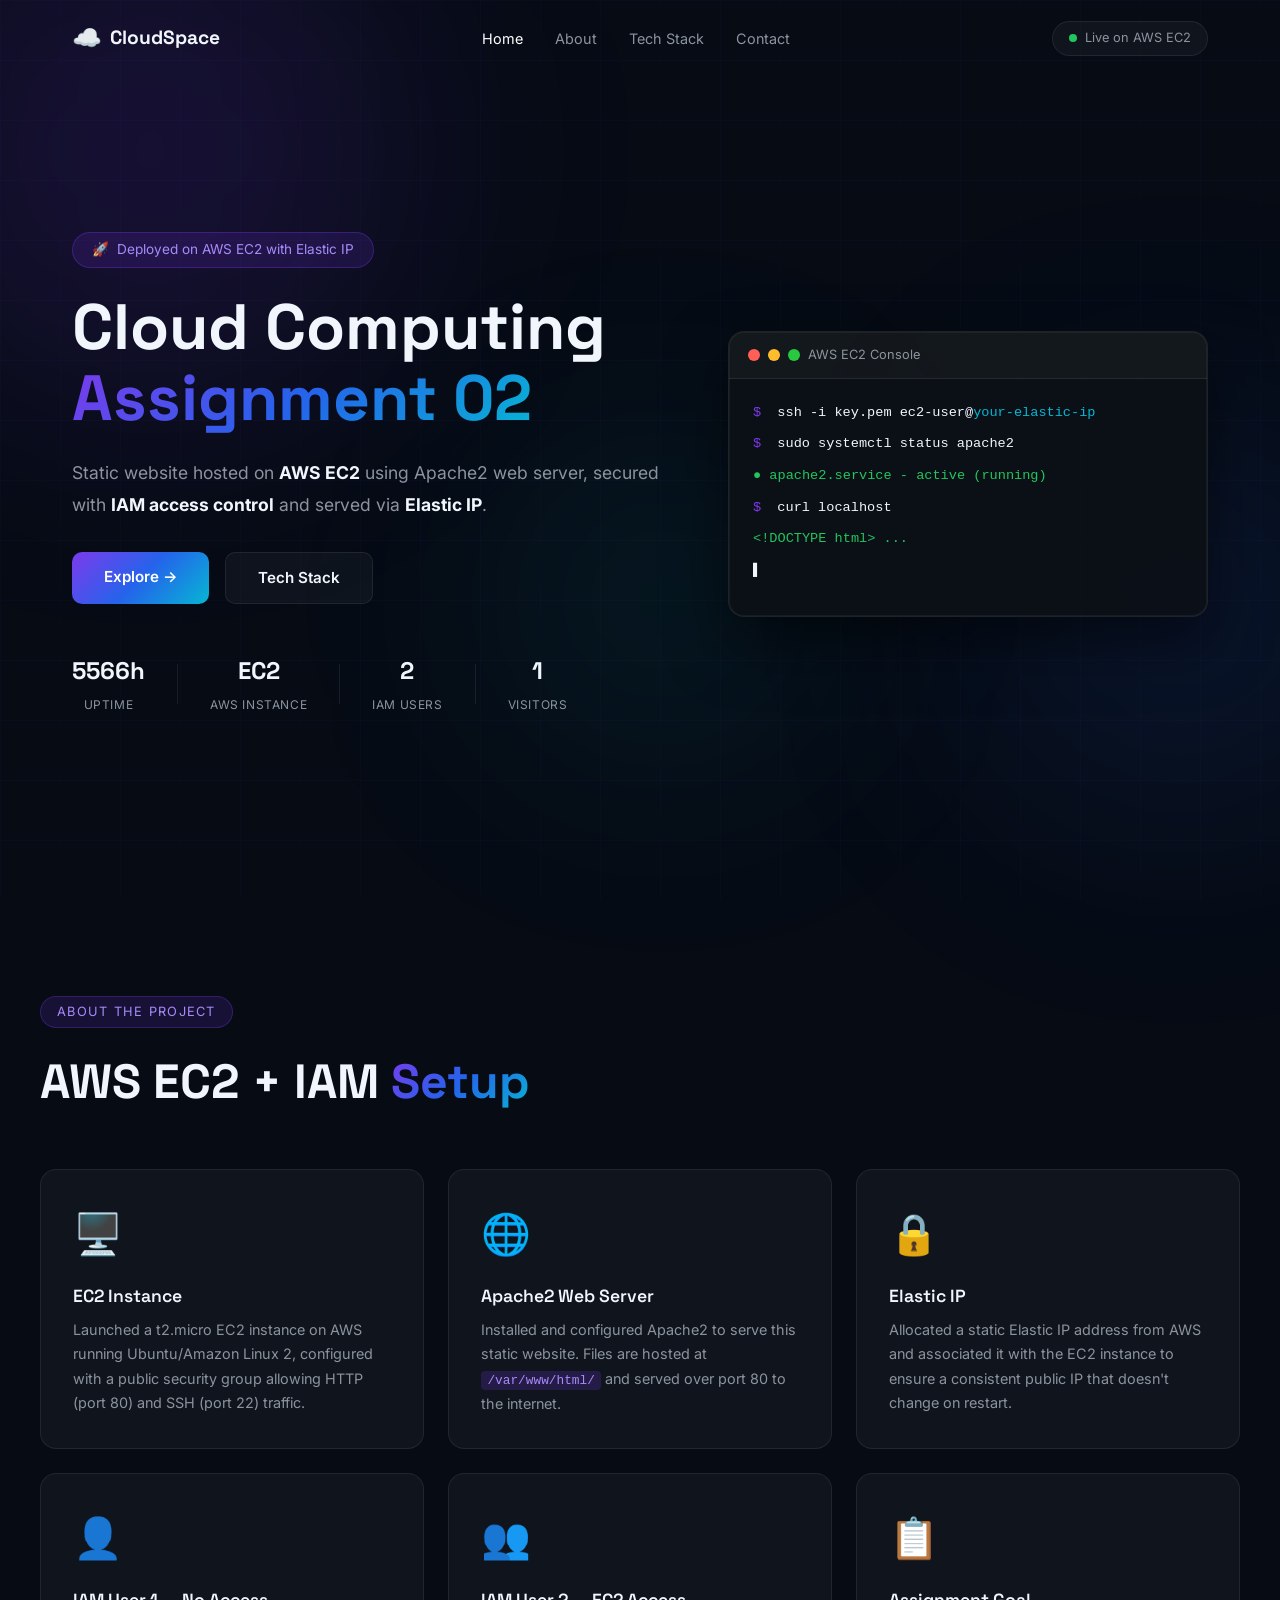
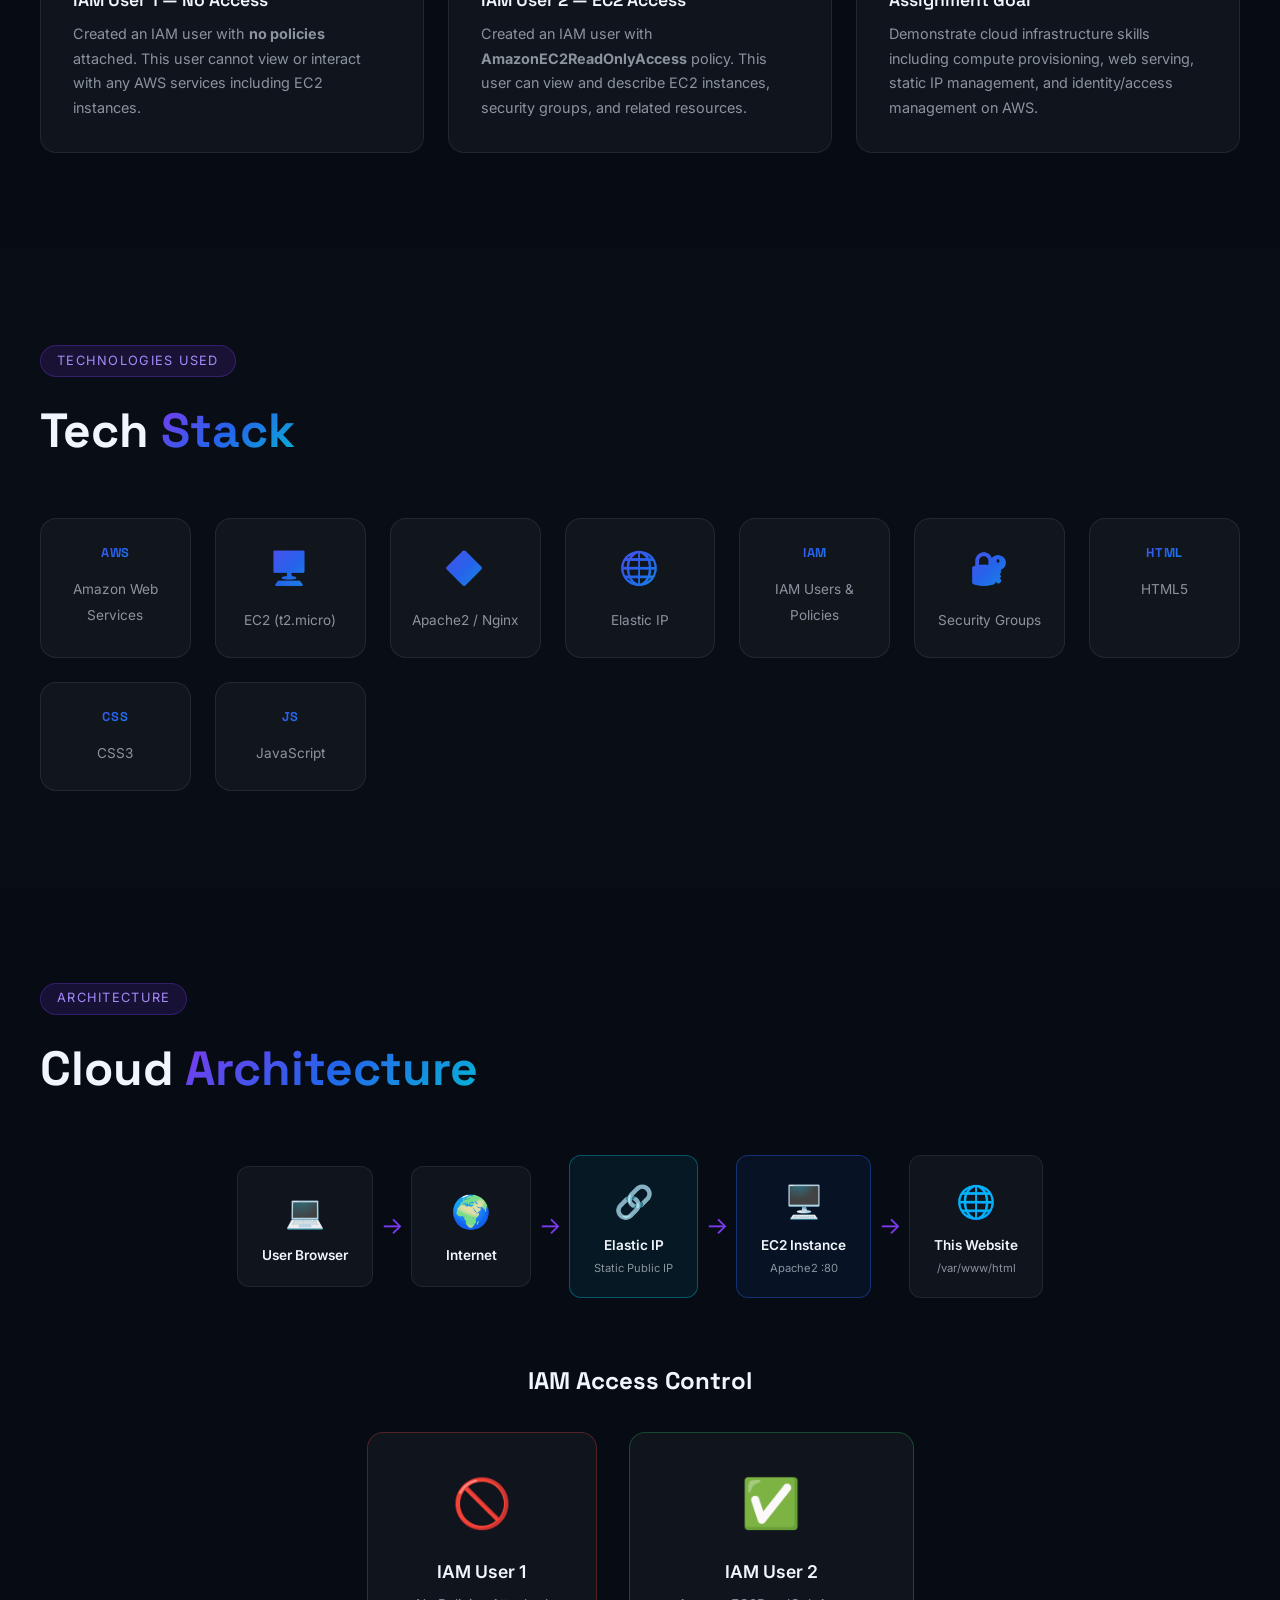
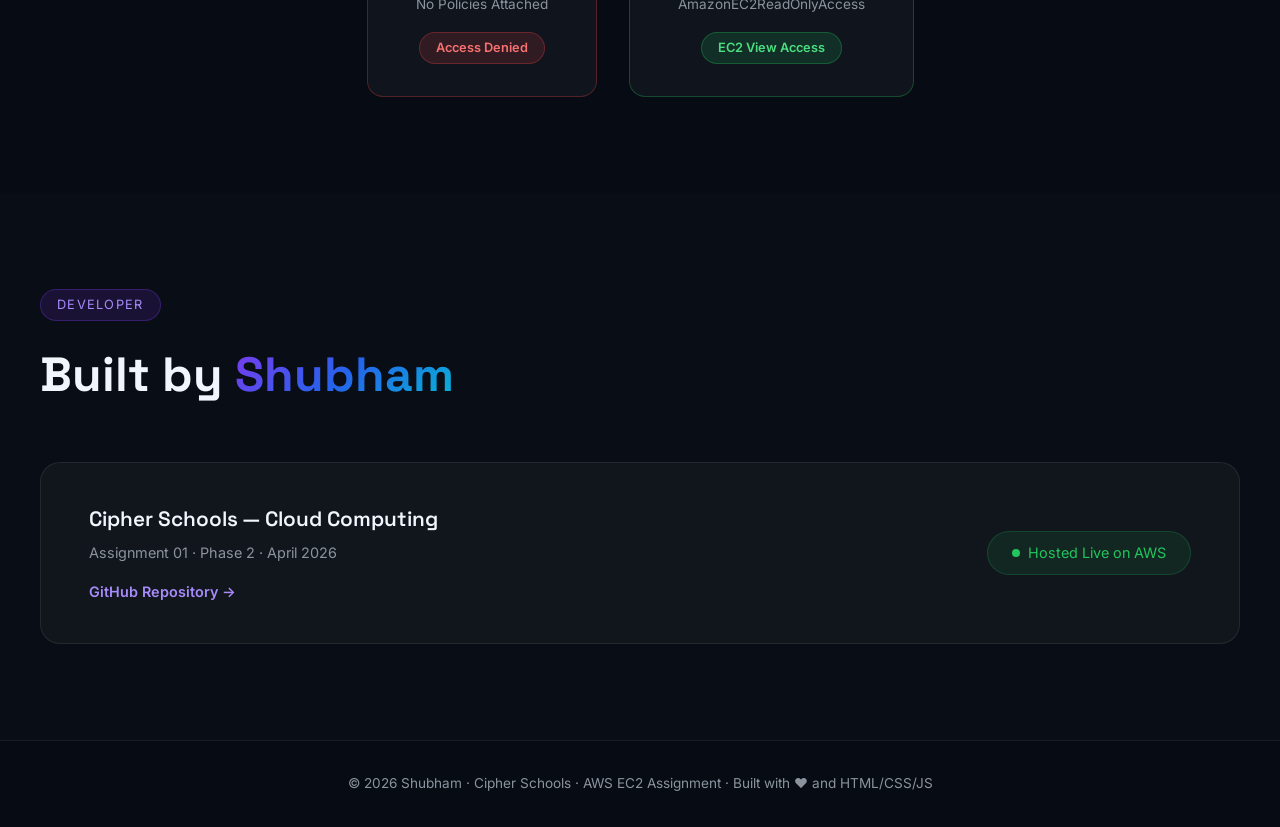
==== assignment2/index.html @ b7ae60bd "Organize assignments into folders" ====
<!DOCTYPE html>
<html lang="en">
<head>
  <meta charset="UTF-8" />
  <meta name="viewport" content="width=device-width, initial-scale=1.0" />
  <meta name="description" content="Cloud Computing Assignment - AWS EC2 Static Website hosted by Shubham" />
  <title>CloudSpace | AWS EC2 Hosted</title>
  <link rel="preconnect" href="https://fonts.googleapis.com" />
  <link rel="preconnect" href="https://fonts.gstatic.com" crossorigin />
  <link href="https://fonts.googleapis.com/css2?family=Inter:wght@300;400;500;600;700;800&family=Space+Grotesk:wght@400;500;600;700&display=swap" rel="stylesheet" />
  <link rel="stylesheet" href="style.css" />
</head>
<body>
  <!-- Animated background -->
  <div class="bg-grid"></div>
  <div class="orb orb-1"></div>
  <div class="orb orb-2"></div>
  <div class="orb orb-3"></div>

  <!-- Navigation -->
  <nav id="navbar">
    <div class="nav-container">
      <div class="nav-logo">
        <span class="logo-icon">☁️</span>
        <span class="logo-text">CloudSpace</span>
      </div>
      <ul class="nav-links">
        <li><a href="#hero">Home</a></li>
        <li><a href="#about">About</a></li>
        <li><a href="#tech">Tech Stack</a></li>
        <li><a href="#contact">Contact</a></li>
      </ul>
      <div class="nav-badge">
        <span class="pulse-dot"></span>
        Live on AWS EC2
      </div>
    </div>
  </nav>

  <!-- Hero Section -->
  <section id="hero" class="hero">
    <div class="hero-content">
      <div class="hero-badge">
        <span>🚀</span> Deployed on AWS EC2 with Elastic IP
      </div>
      <h1 class="hero-title">
        Cloud Computing
        <span class="gradient-text">Assignment 02</span>
      </h1>
      <p class="hero-subtitle">
        Static website hosted on <strong>AWS EC2</strong> using Apache2 web server,
        secured with <strong>IAM access control</strong> and served via <strong>Elastic IP</strong>.
      </p>
      <div class="hero-buttons">
        <a href="#about" class="btn btn-primary">Explore →</a>
        <a href="#tech" class="btn btn-secondary">Tech Stack</a>
      </div>
      <div class="hero-stats">
        <div class="stat">
          <span class="stat-value" id="uptime">99.9%</span>
          <span class="stat-label">Uptime</span>
        </div>
        <div class="stat-divider"></div>
        <div class="stat">
          <span class="stat-value">EC2</span>
          <span class="stat-label">AWS Instance</span>
        </div>
        <div class="stat-divider"></div>
        <div class="stat">
          <span class="stat-value">2</span>
          <span class="stat-label">IAM Users</span>
        </div>
        <div class="stat-divider"></div>
        <div class="stat">
          <span class="stat-value" id="visitor-count">1</span>
          <span class="stat-label">Visitors</span>
        </div>
      </div>
    </div>
    <div class="hero-visual">
      <div class="cloud-card">
        <div class="cloud-card-header">
          <div class="dot red"></div>
          <div class="dot yellow"></div>
          <div class="dot green"></div>
          <span>AWS EC2 Console</span>
        </div>
        <div class="cloud-card-body">
          <div class="terminal-line"><span class="prompt">$</span> ssh -i key.pem ec2-user@<span class="highlight" id="ip-display">your-elastic-ip</span></div>
          <div class="terminal-line"><span class="prompt">$</span> sudo systemctl status apache2</div>
          <div class="terminal-line success">● apache2.service - active (running)</div>
          <div class="terminal-line"><span class="prompt">$</span> curl localhost</div>
          <div class="terminal-line success">&lt;!DOCTYPE html&gt; ...</div>
          <div class="terminal-line blink">▌</div>
        </div>
      </div>
    </div>
  </section>

  <!-- About Section -->
  <section id="about" class="section">
    <div class="container">
      <div class="section-tag">About the Project</div>
      <h2 class="section-title">AWS EC2 + IAM <span class="gradient-text">Setup</span></h2>
      <div class="cards-grid">
        <div class="card" data-delay="0">
          <div class="card-icon">🖥️</div>
          <h3>EC2 Instance</h3>
          <p>Launched a t2.micro EC2 instance on AWS running Ubuntu/Amazon Linux 2, configured with a public security group allowing HTTP (port 80) and SSH (port 22) traffic.</p>
        </div>
        <div class="card" data-delay="100">
          <div class="card-icon">🌐</div>
          <h3>Apache2 Web Server</h3>
          <p>Installed and configured Apache2 to serve this static website. Files are hosted at <code>/var/www/html/</code> and served over port 80 to the internet.</p>
        </div>
        <div class="card" data-delay="200">
          <div class="card-icon">🔒</div>
          <h3>Elastic IP</h3>
          <p>Allocated a static Elastic IP address from AWS and associated it with the EC2 instance to ensure a consistent public IP that doesn't change on restart.</p>
        </div>
        <div class="card" data-delay="300">
          <div class="card-icon">👤</div>
          <h3>IAM User 1 — No Access</h3>
          <p>Created an IAM user with <strong>no policies</strong> attached. This user cannot view or interact with any AWS services including EC2 instances.</p>
        </div>
        <div class="card" data-delay="400">
          <div class="card-icon">👥</div>
          <h3>IAM User 2 — EC2 Access</h3>
          <p>Created an IAM user with <strong>AmazonEC2ReadOnlyAccess</strong> policy. This user can view and describe EC2 instances, security groups, and related resources.</p>
        </div>
        <div class="card" data-delay="500">
          <div class="card-icon">📋</div>
          <h3>Assignment Goal</h3>
          <p>Demonstrate cloud infrastructure skills including compute provisioning, web serving, static IP management, and identity/access management on AWS.</p>
        </div>
      </div>
    </div>
  </section>

  <!-- Tech Stack Section -->
  <section id="tech" class="section section-dark">
    <div class="container">
      <div class="section-tag">Technologies Used</div>
      <h2 class="section-title">Tech <span class="gradient-text">Stack</span></h2>
      <div class="tech-grid">
        <div class="tech-item">
          <div class="tech-logo">AWS</div>
          <span>Amazon Web Services</span>
        </div>
        <div class="tech-item">
          <div class="tech-logo" style="font-size:2rem;">🖥️</div>
          <span>EC2 (t2.micro)</span>
        </div>
        <div class="tech-item">
          <div class="tech-logo" style="font-size:2rem;">🔶</div>
          <span>Apache2 / Nginx</span>
        </div>
        <div class="tech-item">
          <div class="tech-logo" style="font-size:2rem;">🌐</div>
          <span>Elastic IP</span>
        </div>
        <div class="tech-item">
          <div class="tech-logo">IAM</div>
          <span>IAM Users & Policies</span>
        </div>
        <div class="tech-item">
          <div class="tech-logo" style="font-size:2rem;">🔐</div>
          <span>Security Groups</span>
        </div>
        <div class="tech-item">
          <div class="tech-logo">HTML</div>
          <span>HTML5</span>
        </div>
        <div class="tech-item">
          <div class="tech-logo">CSS</div>
          <span>CSS3</span>
        </div>
        <div class="tech-item">
          <div class="tech-logo">JS</div>
          <span>JavaScript</span>
        </div>
      </div>
    </div>
  </section>

  <!-- Architecture Diagram Section -->
  <section id="arch" class="section">
    <div class="container">
      <div class="section-tag">Architecture</div>
      <h2 class="section-title">Cloud <span class="gradient-text">Architecture</span></h2>
      <div class="arch-diagram">
        <div class="arch-box client">
          <div class="arch-icon">💻</div>
          <div class="arch-label">User Browser</div>
        </div>
        <div class="arch-arrow">→</div>
        <div class="arch-box internet">
          <div class="arch-icon">🌍</div>
          <div class="arch-label">Internet</div>
        </div>
        <div class="arch-arrow">→</div>
        <div class="arch-box elastic-ip">
          <div class="arch-icon">🔗</div>
          <div class="arch-label">Elastic IP</div>
          <div class="arch-sub">Static Public IP</div>
        </div>
        <div class="arch-arrow">→</div>
        <div class="arch-box ec2">
          <div class="arch-icon">🖥️</div>
          <div class="arch-label">EC2 Instance</div>
          <div class="arch-sub">Apache2 :80</div>
        </div>
        <div class="arch-arrow">→</div>
        <div class="arch-box website">
          <div class="arch-icon">🌐</div>
          <div class="arch-label">This Website</div>
          <div class="arch-sub">/var/www/html</div>
        </div>
      </div>
      <div class="iam-section">
        <h3>IAM Access Control</h3>
        <div class="iam-grid">
          <div class="iam-card no-access">
            <div class="iam-icon">🚫</div>
            <h4>IAM User 1</h4>
            <p>No Policies Attached</p>
            <div class="iam-badge denied">Access Denied</div>
          </div>
          <div class="iam-card has-access">
            <div class="iam-icon">✅</div>
            <h4>IAM User 2</h4>
            <p>AmazonEC2ReadOnlyAccess</p>
            <div class="iam-badge allowed">EC2 View Access</div>
          </div>
        </div>
      </div>
    </div>
  </section>

  <!-- Contact Section -->
  <section id="contact" class="section section-dark">
    <div class="container">
      <div class="section-tag">Developer</div>
      <h2 class="section-title">Built by <span class="gradient-text">Shubham</span></h2>
      <div class="contact-card">
        <div class="contact-info">
          <h3>Cipher Schools — Cloud Computing</h3>
          <p>Assignment 01 · Phase 2 · April 2026</p>
          <div class="contact-links">
            <a href="https://github.com/shubham0915/assignment2cypherschool" class="contact-link" id="github-link" target="_blank">GitHub Repository →</a>
          </div>
        </div>
        <div class="contact-badge">
          <span class="pulse-dot"></span>
          Hosted Live on AWS
        </div>
      </div>
    </div>
  </section>

  <!-- Footer -->
  <footer class="footer">
    <div class="container">
      <p>© 2026 Shubham · Cipher Schools · AWS EC2 Assignment · Built with ❤️ and HTML/CSS/JS</p>
    </div>
  </footer>

  <script src="script.js"></script>
</body>
</html>
---- assignment2/style.css ----
/* ===== Reset & Base ===== */
*, *::before, *::after { box-sizing: border-box; margin: 0; padding: 0; }

:root {
  --bg-primary: #060b14;
  --bg-secondary: #0d1117;
  --bg-card: rgba(255,255,255,0.04);
  --border: rgba(255,255,255,0.08);
  --text-primary: #f0f6fc;
  --text-secondary: #8b949e;
  --accent-1: #7c3aed;
  --accent-2: #2563eb;
  --accent-3: #06b6d4;
  --green: #22c55e;
  --red: #ef4444;
  --yellow: #f59e0b;
  --gradient: linear-gradient(135deg, #7c3aed, #2563eb, #06b6d4);
  --font-main: 'Inter', sans-serif;
  --font-display: 'Space Grotesk', sans-serif;
}

html { scroll-behavior: smooth; }

body {
  font-family: var(--font-main);
  background: var(--bg-primary);
  color: var(--text-primary);
  overflow-x: hidden;
  line-height: 1.6;
}

/* ===== Background ===== */
.bg-grid {
  position: fixed;
  inset: 0;
  background-image:
    linear-gradient(rgba(124,58,237,0.04) 1px, transparent 1px),
    linear-gradient(90deg, rgba(124,58,237,0.04) 1px, transparent 1px);
  background-size: 60px 60px;
  pointer-events: none;
  z-index: 0;
}

.orb {
  position: fixed;
  border-radius: 50%;
  filter: blur(120px);
  pointer-events: none;
  z-index: 0;
  animation: float 8s ease-in-out infinite;
}
.orb-1 { width: 500px; height: 500px; background: rgba(124,58,237,0.15); top: -100px; left: -100px; }
.orb-2 { width: 400px; height: 400px; background: rgba(37,99,235,0.12); bottom: 10%; right: -100px; animation-delay: -3s; }
.orb-3 { width: 300px; height: 300px; background: rgba(6,182,212,0.1); top: 50%; left: 40%; animation-delay: -6s; }

@keyframes float {
  0%, 100% { transform: translateY(0px) scale(1); }
  50% { transform: translateY(-30px) scale(1.05); }
}

/* ===== Navbar ===== */
#navbar {
  position: fixed;
  top: 0; left: 0; right: 0;
  z-index: 100;
  transition: background 0.3s, backdrop-filter 0.3s;
}
#navbar.scrolled {
  background: rgba(6,11,20,0.85);
  backdrop-filter: blur(20px);
  border-bottom: 1px solid var(--border);
}
.nav-container {
  max-width: 1200px;
  margin: 0 auto;
  padding: 1.2rem 2rem;
  display: flex;
  align-items: center;
  justify-content: space-between;
}
.nav-logo { display: flex; align-items: center; gap: 0.5rem; font-family: var(--font-display); font-size: 1.2rem; font-weight: 700; }
.logo-icon { font-size: 1.5rem; }
.nav-links { display: flex; gap: 2rem; list-style: none; }
.nav-links a { color: var(--text-secondary); text-decoration: none; font-size: 0.9rem; transition: color 0.2s; }
.nav-links a:hover { color: var(--text-primary); }
.nav-badge { display: flex; align-items: center; gap: 0.5rem; font-size: 0.8rem; color: var(--text-secondary); background: var(--bg-card); border: 1px solid var(--border); padding: 0.4rem 1rem; border-radius: 100px; }

/* ===== Pulse Dot ===== */
.pulse-dot {
  width: 8px; height: 8px;
  border-radius: 50%;
  background: var(--green);
  display: inline-block;
  animation: pulse 2s infinite;
}
@keyframes pulse {
  0%, 100% { box-shadow: 0 0 0 0 rgba(34,197,94,0.4); }
  50% { box-shadow: 0 0 0 6px rgba(34,197,94,0); }
}

/* ===== Hero ===== */
.hero {
  min-height: 100vh;
  display: flex;
  align-items: center;
  justify-content: space-between;
  gap: 3rem;
  padding: 7rem 2rem 4rem;
  max-width: 1200px;
  margin: 0 auto;
  position: relative;
  z-index: 1;
}
.hero-content { flex: 1; max-width: 600px; }
.hero-badge {
  display: inline-flex;
  align-items: center;
  gap: 0.5rem;
  background: rgba(124,58,237,0.15);
  border: 1px solid rgba(124,58,237,0.3);
  color: #a78bfa;
  padding: 0.4rem 1.2rem;
  border-radius: 100px;
  font-size: 0.85rem;
  margin-bottom: 1.5rem;
  animation: fadeInUp 0.6s ease both;
}
.hero-title {
  font-family: var(--font-display);
  font-size: clamp(2.5rem, 5vw, 4rem);
  font-weight: 800;
  line-height: 1.1;
  margin-bottom: 1.5rem;
  animation: fadeInUp 0.6s 0.1s ease both;
}
.gradient-text {
  background: var(--gradient);
  -webkit-background-clip: text;
  -webkit-text-fill-color: transparent;
  background-clip: text;
}
.hero-subtitle {
  font-size: 1.1rem;
  color: var(--text-secondary);
  margin-bottom: 2rem;
  line-height: 1.8;
  animation: fadeInUp 0.6s 0.2s ease both;
}
.hero-subtitle strong { color: var(--text-primary); }
.hero-buttons {
  display: flex;
  gap: 1rem;
  margin-bottom: 3rem;
  animation: fadeInUp 0.6s 0.3s ease both;
}
.btn {
  padding: 0.8rem 2rem;
  border-radius: 10px;
  text-decoration: none;
  font-weight: 600;
  font-size: 0.95rem;
  transition: all 0.2s;
  display: inline-block;
}
.btn-primary {
  background: var(--gradient);
  color: white;
}
.btn-primary:hover { opacity: 0.85; transform: translateY(-2px); box-shadow: 0 8px 30px rgba(124,58,237,0.4); }
.btn-secondary {
  background: var(--bg-card);
  border: 1px solid var(--border);
  color: var(--text-primary);
}
.btn-secondary:hover { background: rgba(255,255,255,0.08); transform: translateY(-2px); }

.hero-stats {
  display: flex;
  align-items: center;
  gap: 2rem;
  animation: fadeInUp 0.6s 0.4s ease both;
}
.stat { text-align: center; }
.stat-value { display: block; font-size: 1.5rem; font-weight: 700; font-family: var(--font-display); }
.stat-label { font-size: 0.75rem; color: var(--text-secondary); text-transform: uppercase; letter-spacing: 0.05em; }
.stat-divider { width: 1px; height: 40px; background: var(--border); }

/* ===== Cloud Card ===== */
.hero-visual {
  flex: 1;
  max-width: 480px;
  animation: fadeInRight 0.8s 0.3s ease both;
}
.cloud-card {
  background: rgba(13,17,23,0.9);
  border: 1px solid var(--border);
  border-radius: 16px;
  overflow: hidden;
  backdrop-filter: blur(20px);
  box-shadow: 0 25px 60px rgba(0,0,0,0.5), 0 0 0 1px rgba(255,255,255,0.05) inset;
}
.cloud-card-header {
  display: flex;
  align-items: center;
  gap: 0.5rem;
  padding: 0.8rem 1.2rem;
  background: rgba(255,255,255,0.03);
  border-bottom: 1px solid var(--border);
  font-size: 0.8rem;
  color: var(--text-secondary);
}
.dot { width: 12px; height: 12px; border-radius: 50%; }
.dot.red { background: #ff5f57; }
.dot.yellow { background: #ffbd2e; }
.dot.green { background: #28c941; }
.cloud-card-body { padding: 1.5rem; font-family: 'Courier New', monospace; font-size: 0.85rem; }
.terminal-line { margin-bottom: 0.7rem; line-height: 1.5; }
.prompt { color: var(--accent-1); margin-right: 0.5rem; }
.highlight { color: var(--accent-3); }
.success { color: var(--green); }
.blink { animation: blink 1s step-end infinite; color: var(--text-primary); }
@keyframes blink { 0%, 100% { opacity: 1; } 50% { opacity: 0; } }

/* ===== Sections ===== */
.section { padding: 6rem 2rem; position: relative; z-index: 1; }
.section-dark { background: rgba(13,17,23,0.5); }
.container { max-width: 1200px; margin: 0 auto; }
.section-tag {
  display: inline-block;
  background: rgba(124,58,237,0.15);
  border: 1px solid rgba(124,58,237,0.3);
  color: #a78bfa;
  padding: 0.3rem 1rem;
  border-radius: 100px;
  font-size: 0.8rem;
  margin-bottom: 1rem;
  text-transform: uppercase;
  letter-spacing: 0.1em;
}
.section-title {
  font-family: var(--font-display);
  font-size: clamp(2rem, 4vw, 3rem);
  font-weight: 700;
  margin-bottom: 3rem;
}

/* ===== Cards Grid ===== */
.cards-grid {
  display: grid;
  grid-template-columns: repeat(auto-fit, minmax(300px, 1fr));
  gap: 1.5rem;
}
.card {
  background: var(--bg-card);
  border: 1px solid var(--border);
  border-radius: 16px;
  padding: 2rem;
  transition: transform 0.3s, border-color 0.3s, box-shadow 0.3s;
  cursor: default;
}
.card:hover {
  transform: translateY(-6px);
  border-color: rgba(124,58,237,0.4);
  box-shadow: 0 20px 40px rgba(0,0,0,0.3);
}
.card-icon { font-size: 2.5rem; margin-bottom: 1rem; }
.card h3 { font-size: 1.1rem; font-weight: 600; margin-bottom: 0.5rem; font-family: var(--font-display); }
.card p { color: var(--text-secondary); font-size: 0.9rem; line-height: 1.7; }
.card code { background: rgba(124,58,237,0.2); color: #a78bfa; padding: 0.1rem 0.4rem; border-radius: 4px; font-size: 0.8rem; }

/* ===== Tech Grid ===== */
.tech-grid {
  display: grid;
  grid-template-columns: repeat(auto-fit, minmax(150px, 1fr));
  gap: 1.5rem;
}
.tech-item {
  background: var(--bg-card);
  border: 1px solid var(--border);
  border-radius: 16px;
  padding: 1.5rem 1rem;
  text-align: center;
  transition: all 0.3s;
  cursor: default;
}
.tech-item:hover {
  border-color: rgba(124,58,237,0.4);
  transform: translateY(-4px);
  background: rgba(124,58,237,0.08);
}
.tech-logo {
  font-size: 0.8rem;
  font-weight: 800;
  letter-spacing: 0.05em;
  background: var(--gradient);
  -webkit-background-clip: text;
  -webkit-text-fill-color: transparent;
  background-clip: text;
  margin-bottom: 0.8rem;
  display: block;
  font-family: var(--font-display);
}
.tech-item span { font-size: 0.85rem; color: var(--text-secondary); }

/* ===== Architecture ===== */
.arch-diagram {
  display: flex;
  align-items: center;
  justify-content: center;
  flex-wrap: wrap;
  gap: 0.5rem;
  margin-bottom: 4rem;
}
.arch-box {
  background: var(--bg-card);
  border: 1px solid var(--border);
  border-radius: 12px;
  padding: 1.2rem 1.5rem;
  text-align: center;
  min-width: 120px;
  transition: all 0.3s;
}
.arch-box:hover { border-color: rgba(124,58,237,0.4); transform: translateY(-4px); }
.arch-icon { font-size: 2rem; margin-bottom: 0.5rem; }
.arch-label { font-size: 0.85rem; font-weight: 600; }
.arch-sub { font-size: 0.7rem; color: var(--text-secondary); margin-top: 0.2rem; }
.arch-arrow { font-size: 1.5rem; color: var(--accent-1); }
.ec2 { border-color: rgba(37,99,235,0.4); background: rgba(37,99,235,0.08); }
.elastic-ip { border-color: rgba(6,182,212,0.4); background: rgba(6,182,212,0.08); }

/* ===== IAM Section ===== */
.iam-section { text-align: center; }
.iam-section h3 { font-size: 1.5rem; margin-bottom: 2rem; font-family: var(--font-display); }
.iam-grid { display: flex; gap: 2rem; justify-content: center; flex-wrap: wrap; }
.iam-card {
  background: var(--bg-card);
  border: 1px solid var(--border);
  border-radius: 16px;
  padding: 2rem 3rem;
  min-width: 220px;
  transition: all 0.3s;
}
.iam-card:hover { transform: translateY(-6px); }
.no-access { border-color: rgba(239,68,68,0.3); }
.has-access { border-color: rgba(34,197,94,0.3); }
.iam-icon { font-size: 3rem; margin-bottom: 1rem; }
.iam-card h4 { font-size: 1.1rem; font-weight: 600; margin-bottom: 0.5rem; }
.iam-card p { font-size: 0.85rem; color: var(--text-secondary); margin-bottom: 1rem; }
.iam-badge { padding: 0.3rem 1rem; border-radius: 100px; font-size: 0.8rem; font-weight: 600; display: inline-block; }
.denied { background: rgba(239,68,68,0.15); color: #f87171; border: 1px solid rgba(239,68,68,0.3); }
.allowed { background: rgba(34,197,94,0.15); color: #4ade80; border: 1px solid rgba(34,197,94,0.3); }

/* ===== Contact ===== */
.contact-card {
  background: var(--bg-card);
  border: 1px solid var(--border);
  border-radius: 20px;
  padding: 2.5rem 3rem;
  display: flex;
  align-items: center;
  justify-content: space-between;
  flex-wrap: wrap;
  gap: 2rem;
}
.contact-info h3 { font-size: 1.3rem; font-weight: 600; margin-bottom: 0.3rem; font-family: var(--font-display); }
.contact-info p { color: var(--text-secondary); font-size: 0.9rem; margin-bottom: 1rem; }
.contact-links { display: flex; gap: 1rem; }
.contact-link {
  color: #a78bfa;
  text-decoration: none;
  font-size: 0.9rem;
  font-weight: 600;
  transition: color 0.2s;
}
.contact-link:hover { color: #c4b5fd; }
.contact-badge {
  display: flex;
  align-items: center;
  gap: 0.5rem;
  font-size: 0.9rem;
  color: var(--green);
  background: rgba(34,197,94,0.1);
  border: 1px solid rgba(34,197,94,0.2);
  padding: 0.6rem 1.5rem;
  border-radius: 100px;
}

/* ===== Footer ===== */
.footer {
  text-align: center;
  padding: 2rem;
  color: var(--text-secondary);
  font-size: 0.85rem;
  border-top: 1px solid var(--border);
  position: relative;
  z-index: 1;
}

/* ===== Animations ===== */
@keyframes fadeInUp {
  from { opacity: 0; transform: translateY(24px); }
  to { opacity: 1; transform: translateY(0); }
}
@keyframes fadeInRight {
  from { opacity: 0; transform: translateX(40px); }
  to { opacity: 1; transform: translateX(0); }
}

/* Scroll reveal */
.reveal { opacity: 0; transform: translateY(30px); transition: opacity 0.6s ease, transform 0.6s ease; }
.reveal.visible { opacity: 1; transform: translateY(0); }

/* ===== Responsive ===== */
@media (max-width: 900px) {
  .hero { flex-direction: column; text-align: center; padding-top: 8rem; }
  .hero-buttons { justify-content: center; }
  .hero-stats { justify-content: center; }
  .hero-visual { max-width: 100%; width: 100%; }
  .arch-diagram { flex-direction: column; }
  .arch-arrow { transform: rotate(90deg); }
  .contact-card { flex-direction: column; text-align: center; }
  .contact-links { justify-content: center; }
  .nav-links { display: none; }
}

@media (max-width: 480px) {
  .tech-grid { grid-template-columns: repeat(3, 1fr); }
  .iam-grid { flex-direction: column; align-items: center; }
}
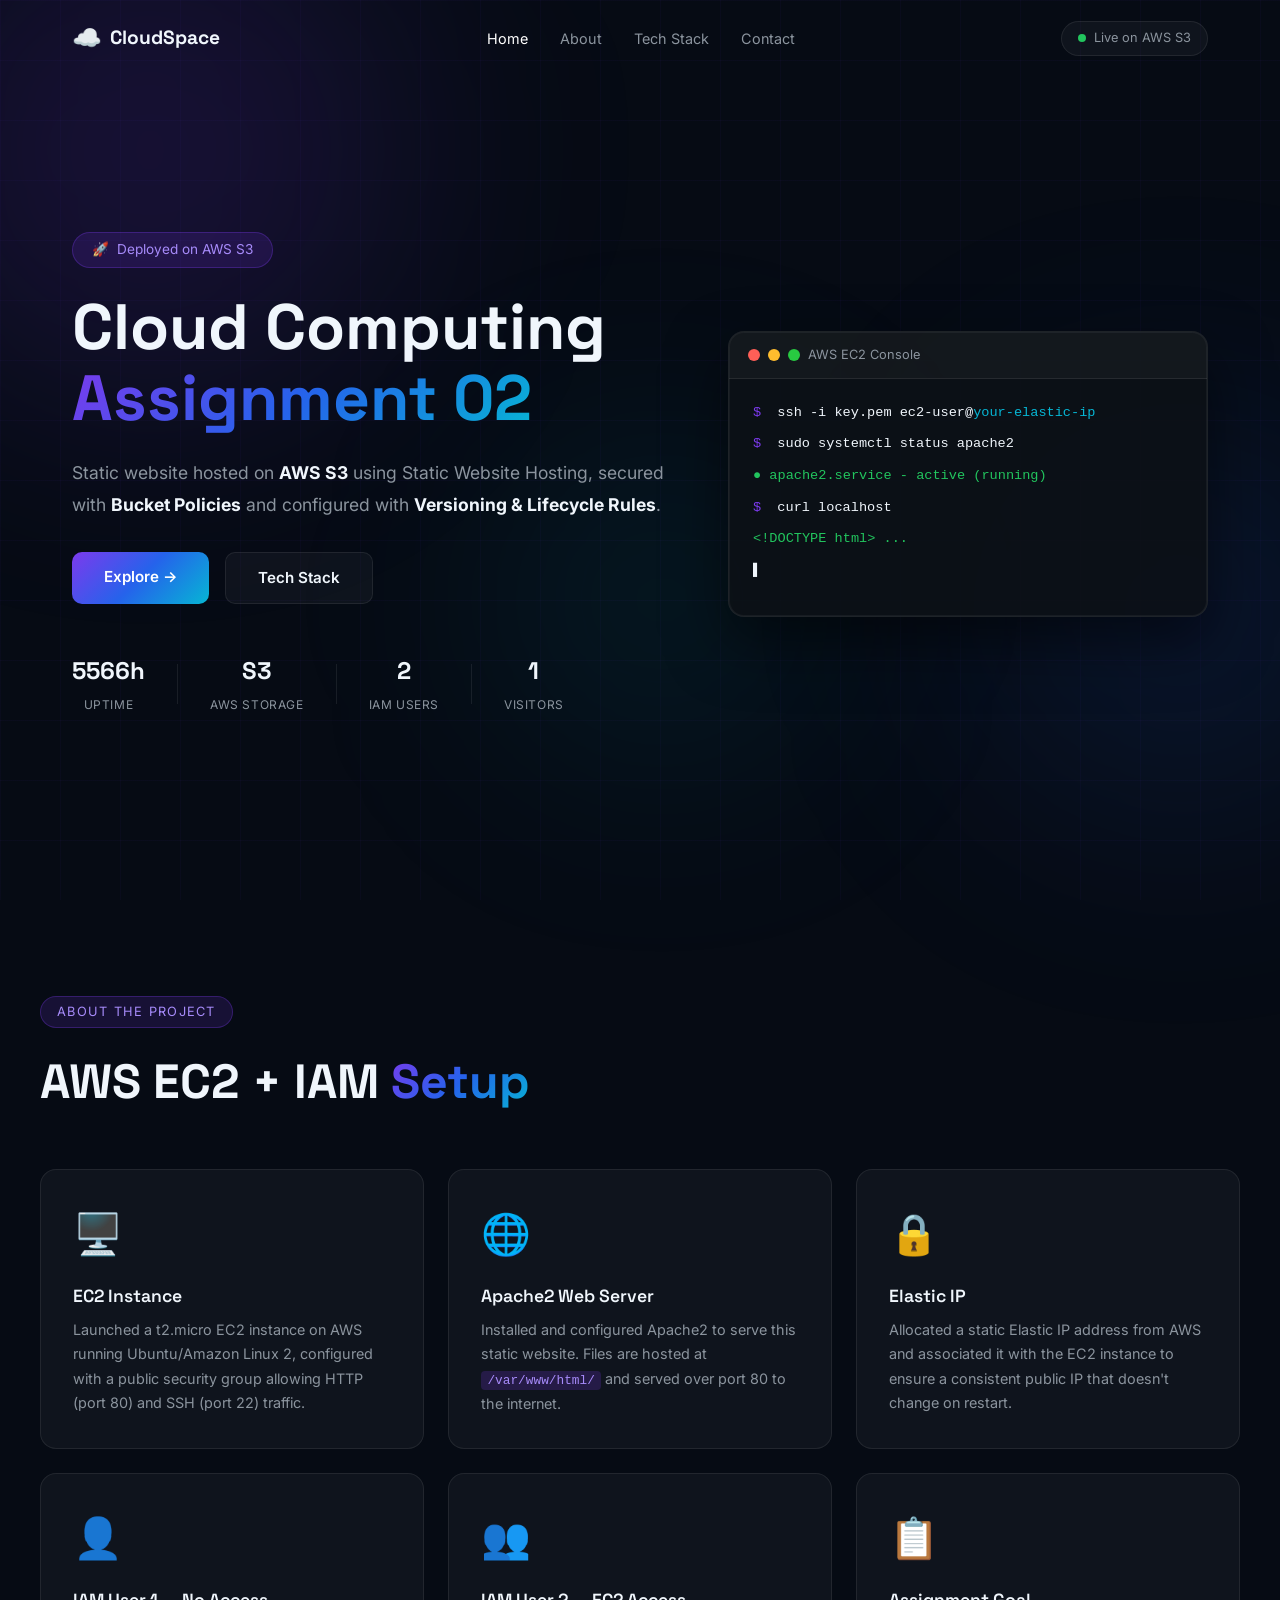
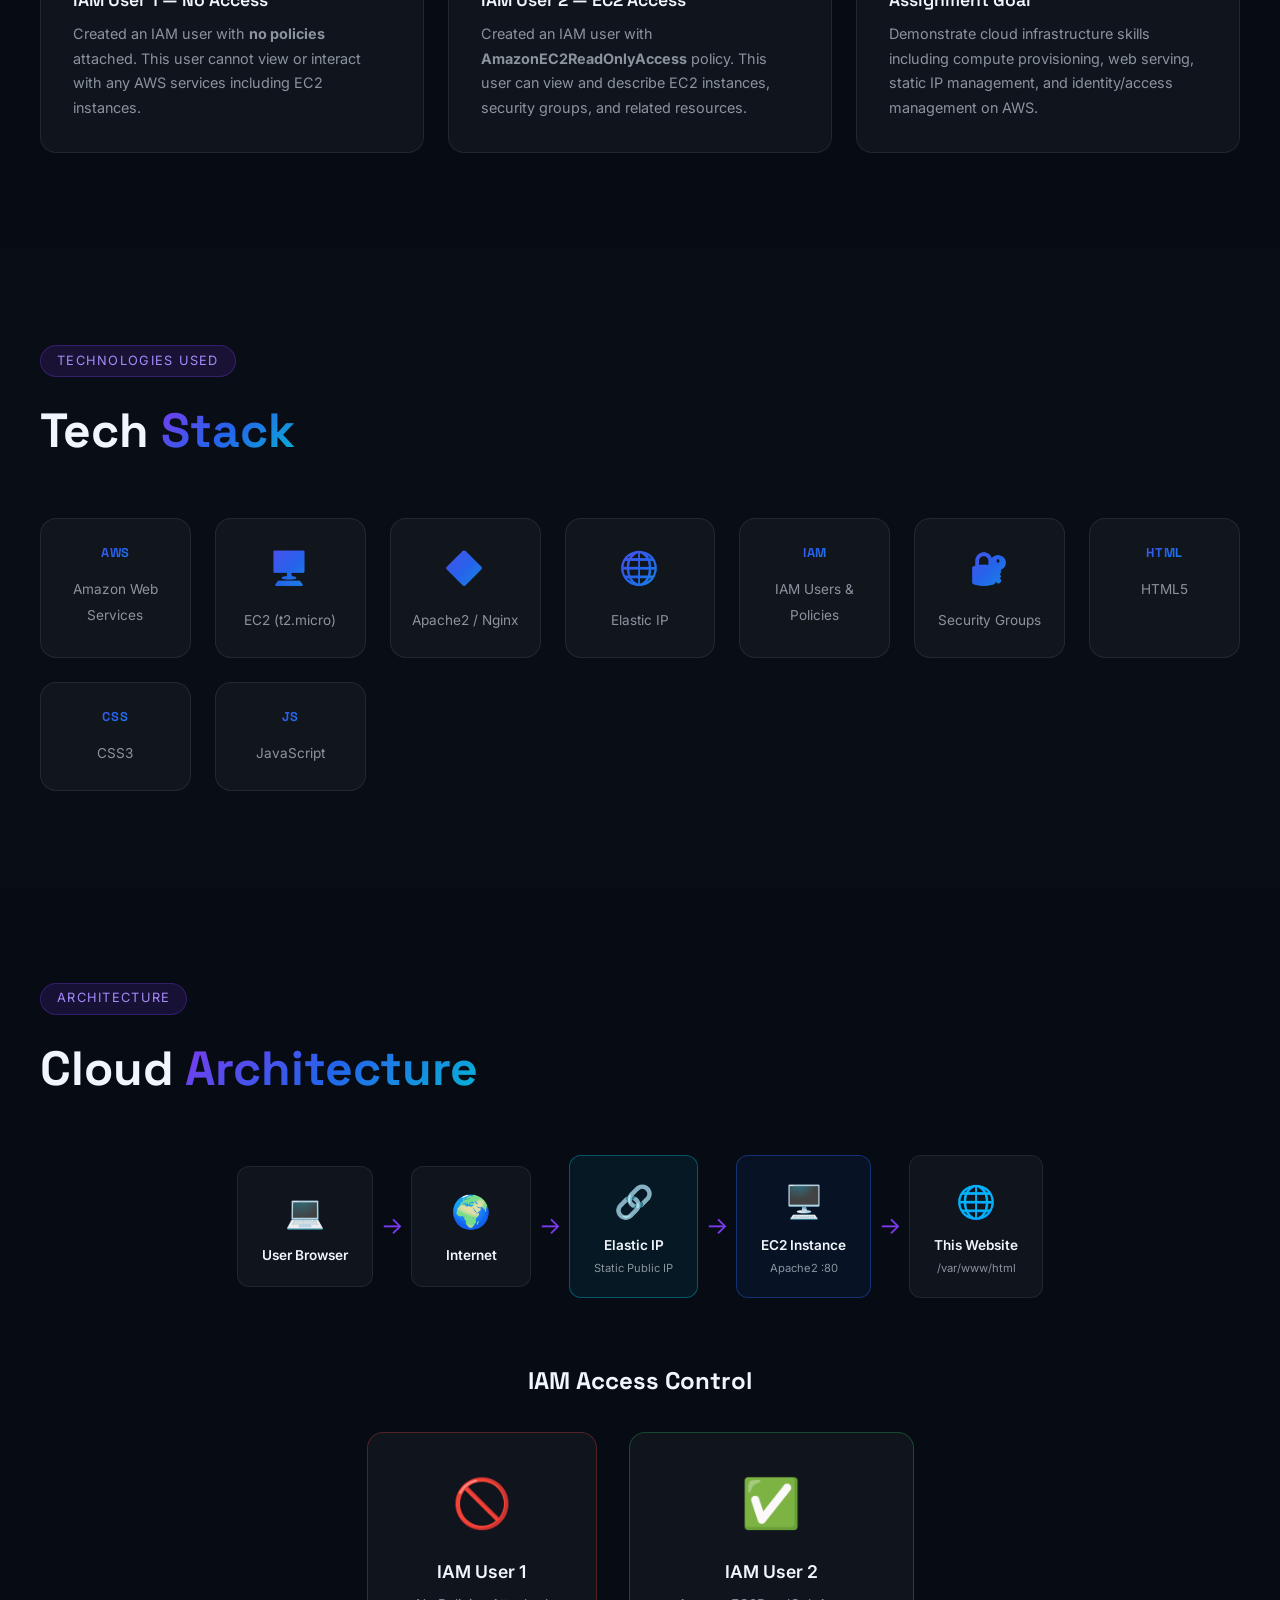
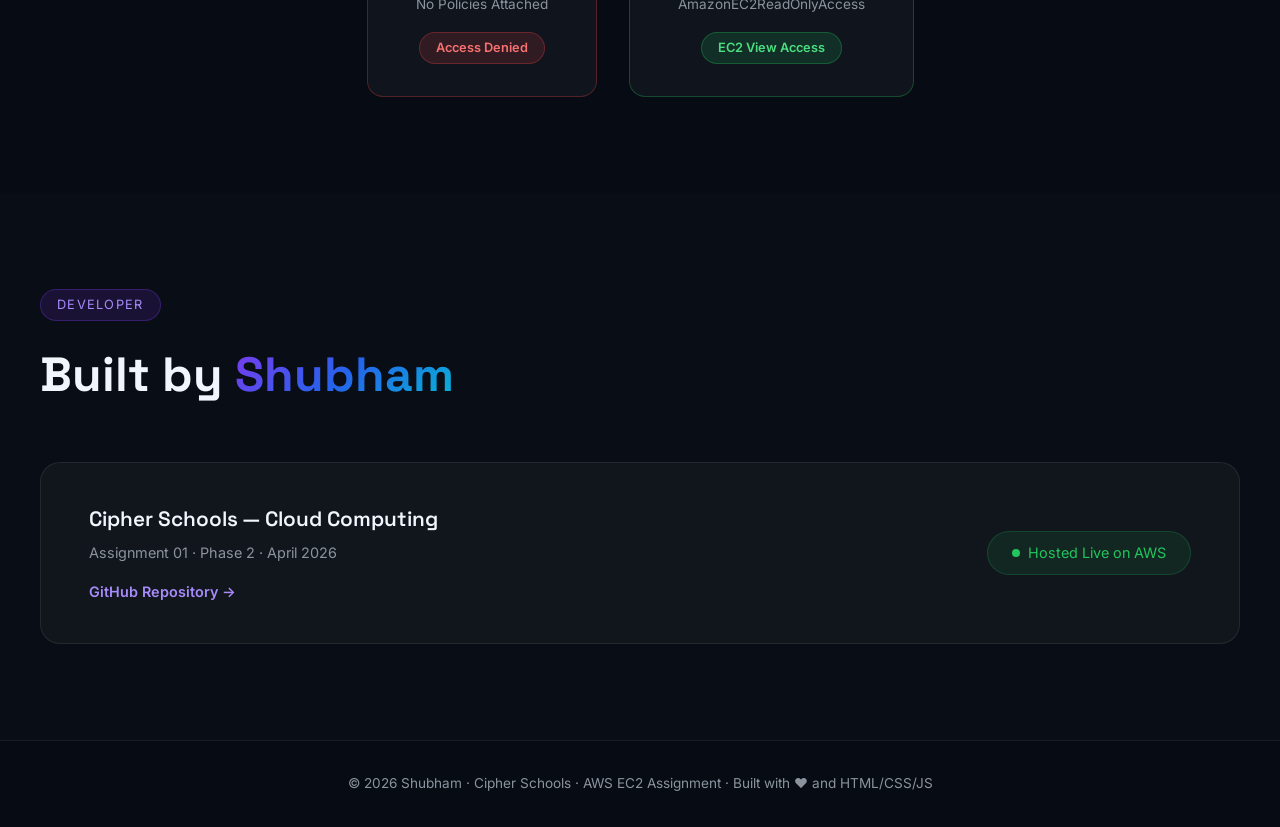
==== commit 75aa9843: "Update EC2 references to S3" ====
--- a/assignment2/index.html
+++ b/assignment2/index.html
@@ -4,7 +4,7 @@
   <meta charset="UTF-8" />
   <meta name="viewport" content="width=device-width, initial-scale=1.0" />
   <meta name="description" content="Cloud Computing Assignment - AWS EC2 Static Website hosted by Shubham" />
-  <title>CloudSpace | AWS EC2 Hosted</title>
+  <title>CloudSpace | AWS S3 Hosted</title>
   <link rel="preconnect" href="https://fonts.googleapis.com" />
   <link rel="preconnect" href="https://fonts.gstatic.com" crossorigin />
   <link href="https://fonts.googleapis.com/css2?family=Inter:wght@300;400;500;600;700;800&family=Space+Grotesk:wght@400;500;600;700&display=swap" rel="stylesheet" />
@@ -32,7 +32,7 @@
       </ul>
       <div class="nav-badge">
         <span class="pulse-dot"></span>
-        Live on AWS EC2
+        Live on AWS S3
       </div>
     </div>
   </nav>
@@ -41,15 +41,15 @@
   <section id="hero" class="hero">
     <div class="hero-content">
       <div class="hero-badge">
-        <span>🚀</span> Deployed on AWS EC2 with Elastic IP
+        <span>🚀</span> Deployed on AWS S3
       </div>
       <h1 class="hero-title">
         Cloud Computing
         <span class="gradient-text">Assignment 02</span>
       </h1>
       <p class="hero-subtitle">
-        Static website hosted on <strong>AWS EC2</strong> using Apache2 web server,
-        secured with <strong>IAM access control</strong> and served via <strong>Elastic IP</strong>.
+        Static website hosted on <strong>AWS S3</strong> using Static Website Hosting,
+        secured with <strong>Bucket Policies</strong> and configured with <strong>Versioning & Lifecycle Rules</strong>.
       </p>
       <div class="hero-buttons">
         <a href="#about" class="btn btn-primary">Explore →</a>
@@ -62,8 +62,8 @@
         </div>
         <div class="stat-divider"></div>
         <div class="stat">
-          <span class="stat-value">EC2</span>
-          <span class="stat-label">AWS Instance</span>
+          <span class="stat-value">S3</span>
+          <span class="stat-label">AWS Storage</span>
         </div>
         <div class="stat-divider"></div>
         <div class="stat">
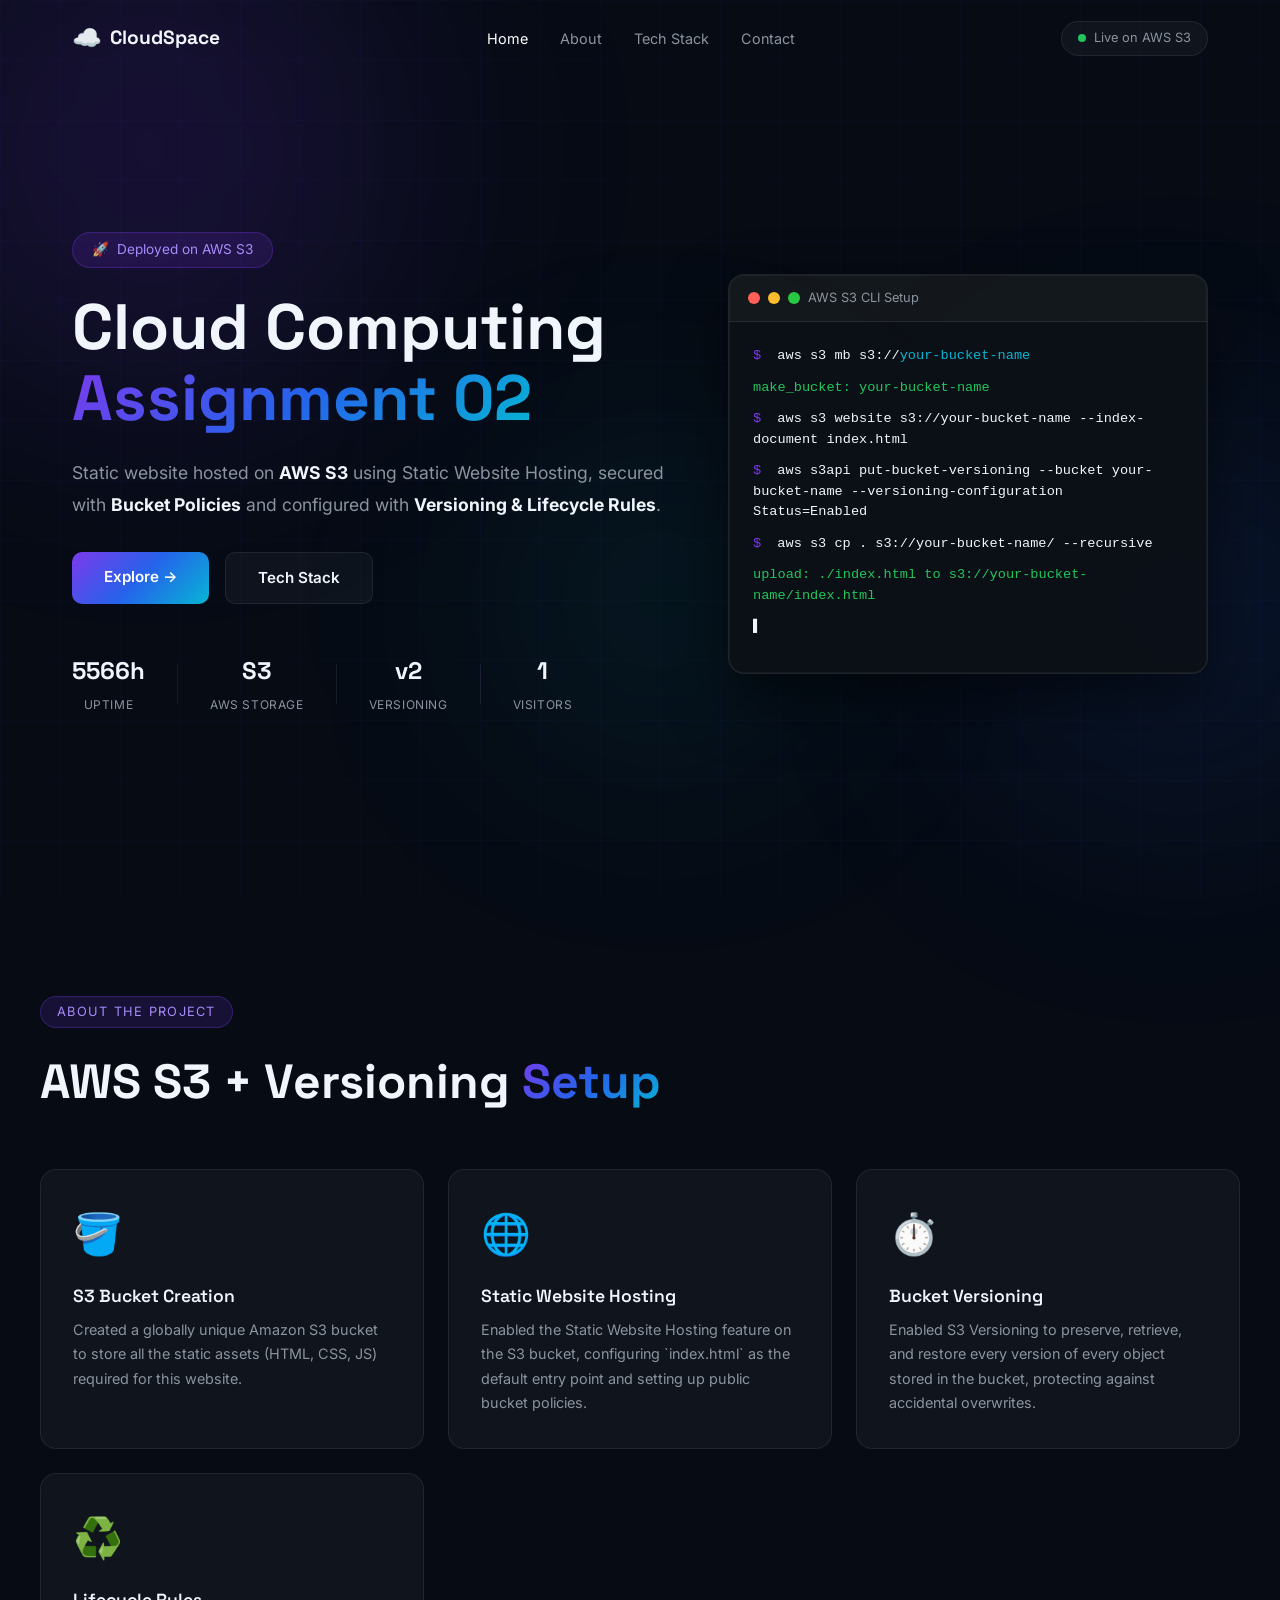
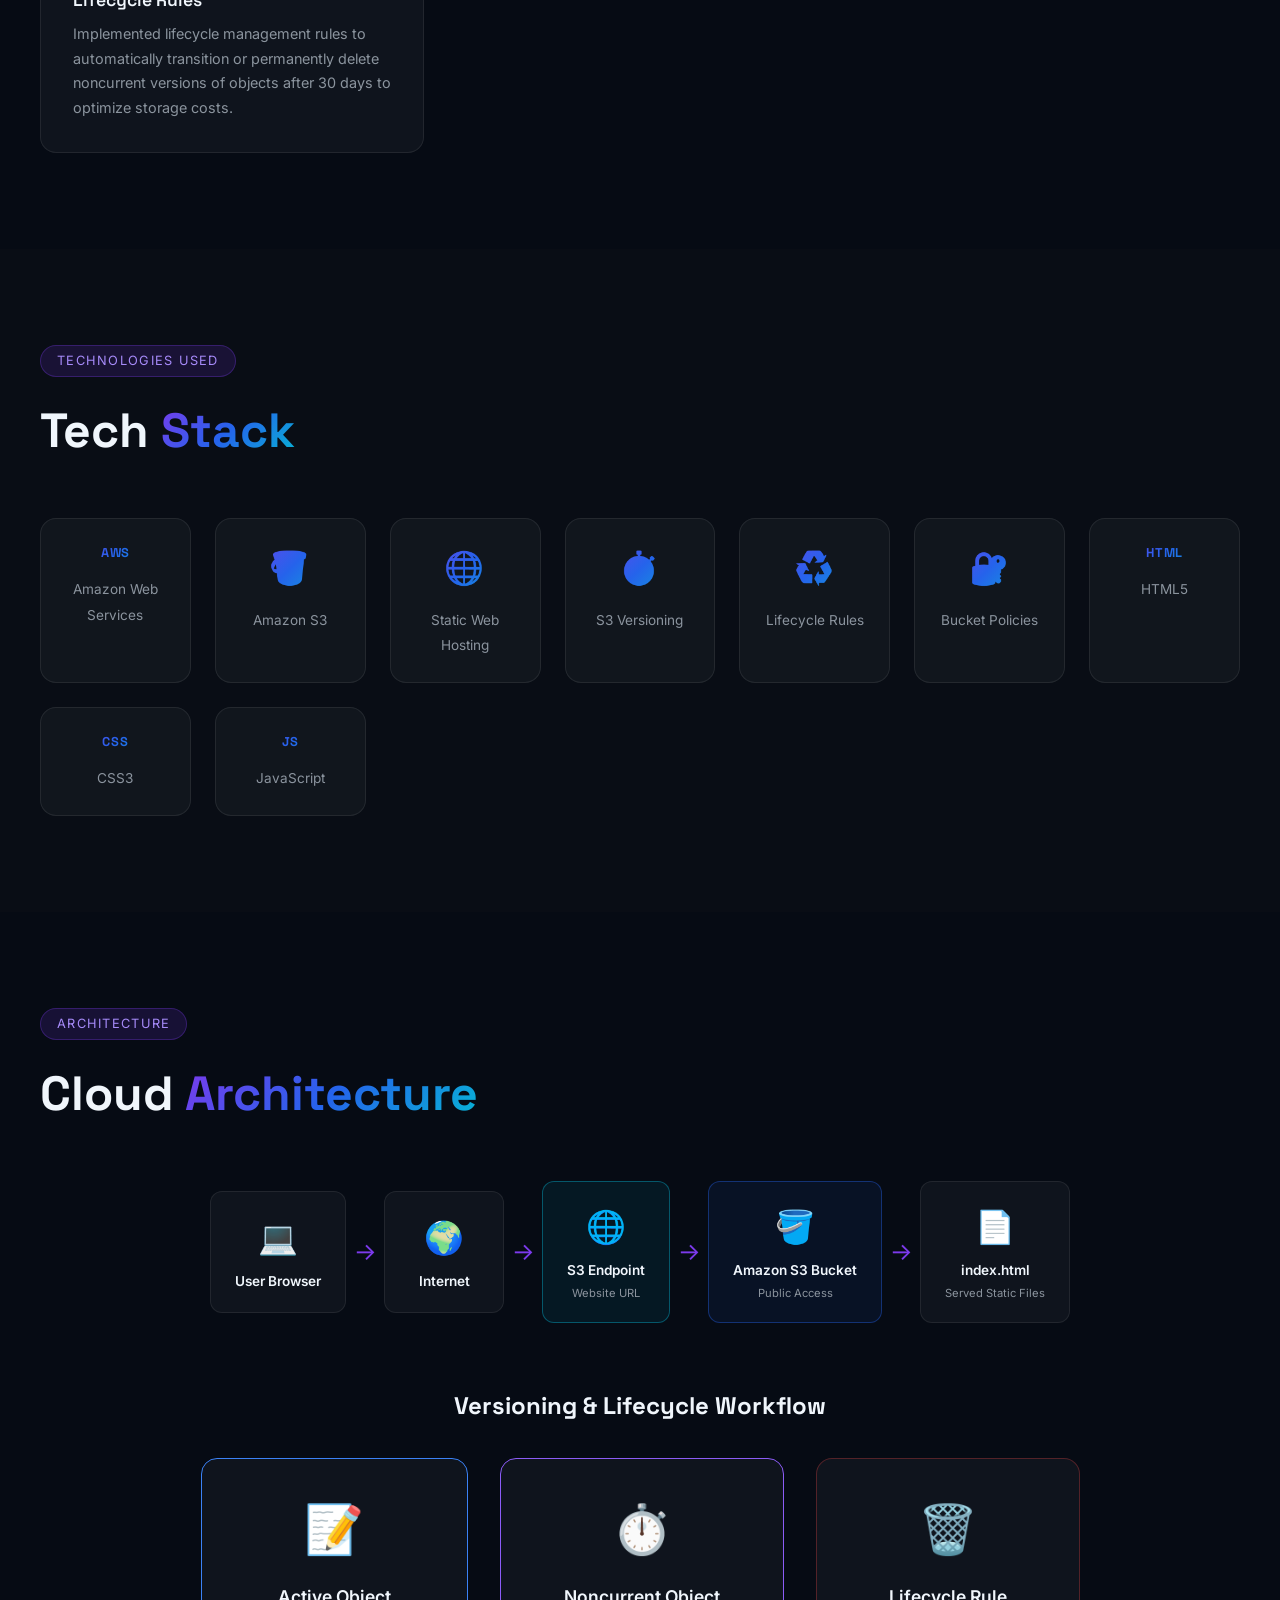
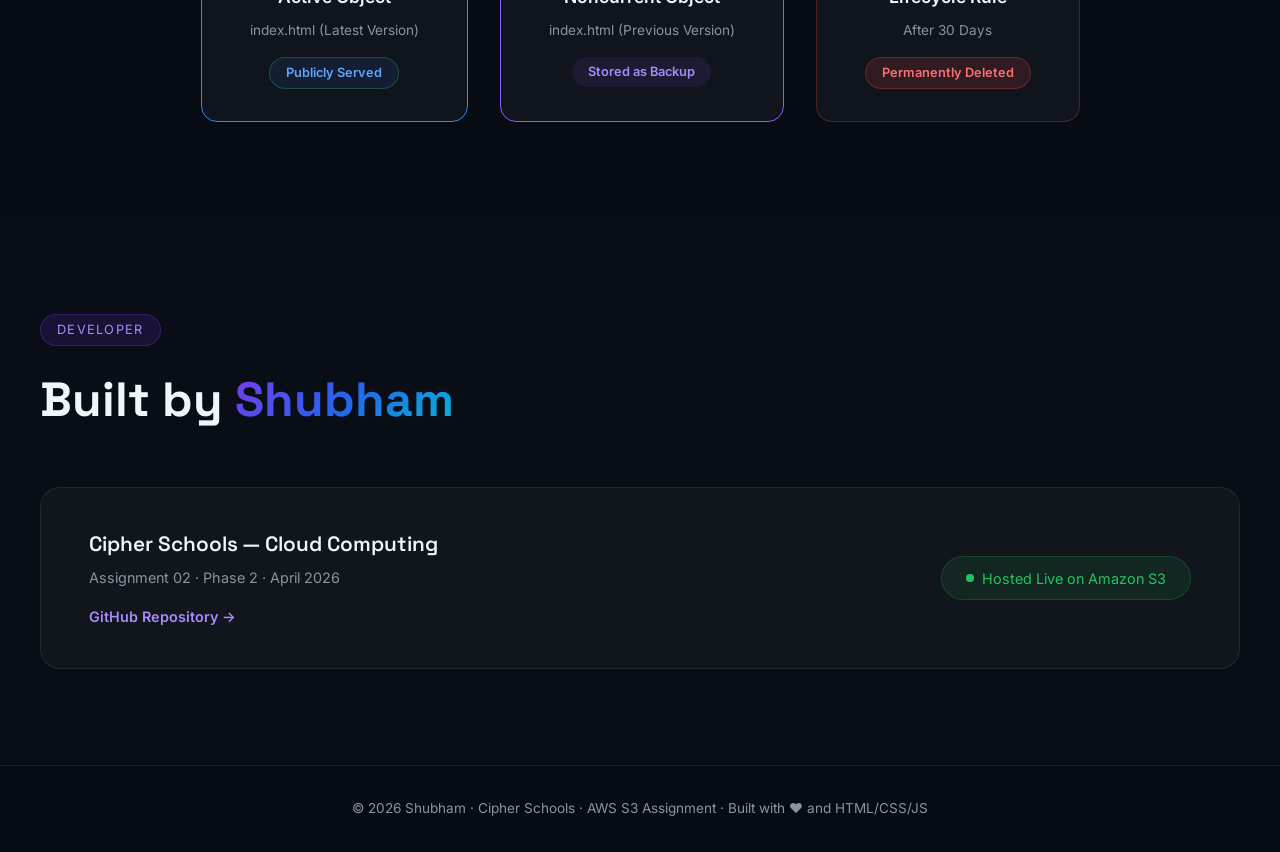
==== commit 5ef49e35: "Complete overhaul of HTML content for Assignment 2 (S3)" ====
--- a/assignment2/index.html
+++ b/assignment2/index.html
@@ -3,7 +3,7 @@
 <head>
   <meta charset="UTF-8" />
   <meta name="viewport" content="width=device-width, initial-scale=1.0" />
-  <meta name="description" content="Cloud Computing Assignment - AWS EC2 Static Website hosted by Shubham" />
+  <meta name="description" content="Cloud Computing Assignment - AWS S3 Static Website hosted by Shubham" />
   <title>CloudSpace | AWS S3 Hosted</title>
   <link rel="preconnect" href="https://fonts.googleapis.com" />
   <link rel="preconnect" href="https://fonts.gstatic.com" crossorigin />
@@ -67,8 +67,8 @@
         </div>
         <div class="stat-divider"></div>
         <div class="stat">
-          <span class="stat-value">2</span>
-          <span class="stat-label">IAM Users</span>
+          <span class="stat-value">v2</span>
+          <span class="stat-label">Versioning</span>
         </div>
         <div class="stat-divider"></div>
         <div class="stat">
@@ -83,14 +83,15 @@
           <div class="dot red"></div>
           <div class="dot yellow"></div>
           <div class="dot green"></div>
-          <span>AWS EC2 Console</span>
+          <span>AWS S3 CLI Setup</span>
         </div>
         <div class="cloud-card-body">
-          <div class="terminal-line"><span class="prompt">$</span> ssh -i key.pem ec2-user@<span class="highlight" id="ip-display">your-elastic-ip</span></div>
-          <div class="terminal-line"><span class="prompt">$</span> sudo systemctl status apache2</div>
-          <div class="terminal-line success">● apache2.service - active (running)</div>
-          <div class="terminal-line"><span class="prompt">$</span> curl localhost</div>
-          <div class="terminal-line success">&lt;!DOCTYPE html&gt; ...</div>
+          <div class="terminal-line"><span class="prompt">$</span> aws s3 mb s3://<span class="highlight">your-bucket-name</span></div>
+          <div class="terminal-line success">make_bucket: your-bucket-name</div>
+          <div class="terminal-line"><span class="prompt">$</span> aws s3 website s3://your-bucket-name --index-document index.html</div>
+          <div class="terminal-line"><span class="prompt">$</span> aws s3api put-bucket-versioning --bucket your-bucket-name --versioning-configuration Status=Enabled</div>
+          <div class="terminal-line"><span class="prompt">$</span> aws s3 cp . s3://your-bucket-name/ --recursive</div>
+          <div class="terminal-line success">upload: ./index.html to s3://your-bucket-name/index.html</div>
           <div class="terminal-line blink">▌</div>
         </div>
       </div>
@@ -101,37 +102,27 @@
   <section id="about" class="section">
     <div class="container">
       <div class="section-tag">About the Project</div>
-      <h2 class="section-title">AWS EC2 + IAM <span class="gradient-text">Setup</span></h2>
+      <h2 class="section-title">AWS S3 + Versioning <span class="gradient-text">Setup</span></h2>
       <div class="cards-grid">
         <div class="card" data-delay="0">
-          <div class="card-icon">🖥️</div>
-          <h3>EC2 Instance</h3>
-          <p>Launched a t2.micro EC2 instance on AWS running Ubuntu/Amazon Linux 2, configured with a public security group allowing HTTP (port 80) and SSH (port 22) traffic.</p>
+          <div class="card-icon">🪣</div>
+          <h3>S3 Bucket Creation</h3>
+          <p>Created a globally unique Amazon S3 bucket to store all the static assets (HTML, CSS, JS) required for this website.</p>
         </div>
         <div class="card" data-delay="100">
           <div class="card-icon">🌐</div>
-          <h3>Apache2 Web Server</h3>
-          <p>Installed and configured Apache2 to serve this static website. Files are hosted at <code>/var/www/html/</code> and served over port 80 to the internet.</p>
+          <h3>Static Website Hosting</h3>
+          <p>Enabled the Static Website Hosting feature on the S3 bucket, configuring `index.html` as the default entry point and setting up public bucket policies.</p>
         </div>
         <div class="card" data-delay="200">
-          <div class="card-icon">🔒</div>
-          <h3>Elastic IP</h3>
-          <p>Allocated a static Elastic IP address from AWS and associated it with the EC2 instance to ensure a consistent public IP that doesn't change on restart.</p>
+          <div class="card-icon">⏱️</div>
+          <h3>Bucket Versioning</h3>
+          <p>Enabled S3 Versioning to preserve, retrieve, and restore every version of every object stored in the bucket, protecting against accidental overwrites.</p>
         </div>
         <div class="card" data-delay="300">
-          <div class="card-icon">👤</div>
-          <h3>IAM User 1 — No Access</h3>
-          <p>Created an IAM user with <strong>no policies</strong> attached. This user cannot view or interact with any AWS services including EC2 instances.</p>
-        </div>
-        <div class="card" data-delay="400">
-          <div class="card-icon">👥</div>
-          <h3>IAM User 2 — EC2 Access</h3>
-          <p>Created an IAM user with <strong>AmazonEC2ReadOnlyAccess</strong> policy. This user can view and describe EC2 instances, security groups, and related resources.</p>
-        </div>
-        <div class="card" data-delay="500">
-          <div class="card-icon">📋</div>
-          <h3>Assignment Goal</h3>
-          <p>Demonstrate cloud infrastructure skills including compute provisioning, web serving, static IP management, and identity/access management on AWS.</p>
+          <div class="card-icon">♻️</div>
+          <h3>Lifecycle Rules</h3>
+          <p>Implemented lifecycle management rules to automatically transition or permanently delete noncurrent versions of objects after 30 days to optimize storage costs.</p>
         </div>
       </div>
     </div>
@@ -148,24 +139,24 @@
           <span>Amazon Web Services</span>
         </div>
         <div class="tech-item">
-          <div class="tech-logo" style="font-size:2rem;">🖥️</div>
-          <span>EC2 (t2.micro)</span>
-        </div>
-        <div class="tech-item">
-          <div class="tech-logo" style="font-size:2rem;">🔶</div>
-          <span>Apache2 / Nginx</span>
+          <div class="tech-logo" style="font-size:2rem;">🪣</div>
+          <span>Amazon S3</span>
         </div>
         <div class="tech-item">
           <div class="tech-logo" style="font-size:2rem;">🌐</div>
-          <span>Elastic IP</span>
-        </div>
-        <div class="tech-item">
-          <div class="tech-logo">IAM</div>
-          <span>IAM Users & Policies</span>
+          <span>Static Web Hosting</span>
+        </div>
+        <div class="tech-item">
+          <div class="tech-logo" style="font-size:2rem;">⏱️</div>
+          <span>S3 Versioning</span>
+        </div>
+        <div class="tech-item">
+          <div class="tech-logo" style="font-size:2rem;">♻️</div>
+          <span>Lifecycle Rules</span>
         </div>
         <div class="tech-item">
           <div class="tech-logo" style="font-size:2rem;">🔐</div>
-          <span>Security Groups</span>
+          <span>Bucket Policies</span>
         </div>
         <div class="tech-item">
           <div class="tech-logo">HTML</div>
@@ -200,37 +191,44 @@
         </div>
         <div class="arch-arrow">→</div>
         <div class="arch-box elastic-ip">
-          <div class="arch-icon">🔗</div>
-          <div class="arch-label">Elastic IP</div>
-          <div class="arch-sub">Static Public IP</div>
+          <div class="arch-icon">🌐</div>
+          <div class="arch-label">S3 Endpoint</div>
+          <div class="arch-sub">Website URL</div>
         </div>
         <div class="arch-arrow">→</div>
         <div class="arch-box ec2">
-          <div class="arch-icon">🖥️</div>
-          <div class="arch-label">EC2 Instance</div>
-          <div class="arch-sub">Apache2 :80</div>
+          <div class="arch-icon">🪣</div>
+          <div class="arch-label">Amazon S3 Bucket</div>
+          <div class="arch-sub">Public Access</div>
         </div>
         <div class="arch-arrow">→</div>
         <div class="arch-box website">
-          <div class="arch-icon">🌐</div>
-          <div class="arch-label">This Website</div>
-          <div class="arch-sub">/var/www/html</div>
-        </div>
-      </div>
+          <div class="arch-icon">📄</div>
+          <div class="arch-label">index.html</div>
+          <div class="arch-sub">Served Static Files</div>
+        </div>
+      </div>
+      
       <div class="iam-section">
-        <h3>IAM Access Control</h3>
+        <h3>Versioning & Lifecycle Workflow</h3>
         <div class="iam-grid">
+          <div class="iam-card has-access" style="border-color: #3b82f6;">
+            <div class="iam-icon">📝</div>
+            <h4>Active Object</h4>
+            <p>index.html (Latest Version)</p>
+            <div class="iam-badge allowed" style="background: rgba(59, 130, 246, 0.1); color: #60a5fa;">Publicly Served</div>
+          </div>
+          <div class="iam-card" style="border-color: #8b5cf6;">
+            <div class="iam-icon">⏱️</div>
+            <h4>Noncurrent Object</h4>
+            <p>index.html (Previous Version)</p>
+            <div class="iam-badge" style="background: rgba(139, 92, 246, 0.1); color: #a78bfa;">Stored as Backup</div>
+          </div>
           <div class="iam-card no-access">
-            <div class="iam-icon">🚫</div>
-            <h4>IAM User 1</h4>
-            <p>No Policies Attached</p>
-            <div class="iam-badge denied">Access Denied</div>
-          </div>
-          <div class="iam-card has-access">
-            <div class="iam-icon">✅</div>
-            <h4>IAM User 2</h4>
-            <p>AmazonEC2ReadOnlyAccess</p>
-            <div class="iam-badge allowed">EC2 View Access</div>
+            <div class="iam-icon">🗑️</div>
+            <h4>Lifecycle Rule</h4>
+            <p>After 30 Days</p>
+            <div class="iam-badge denied">Permanently Deleted</div>
           </div>
         </div>
       </div>
@@ -245,14 +243,14 @@
       <div class="contact-card">
         <div class="contact-info">
           <h3>Cipher Schools — Cloud Computing</h3>
-          <p>Assignment 01 · Phase 2 · April 2026</p>
+          <p>Assignment 02 · Phase 2 · April 2026</p>
           <div class="contact-links">
             <a href="https://github.com/shubham0915/assignment2cypherschool" class="contact-link" id="github-link" target="_blank">GitHub Repository →</a>
           </div>
         </div>
         <div class="contact-badge">
           <span class="pulse-dot"></span>
-          Hosted Live on AWS
+          Hosted Live on Amazon S3
         </div>
       </div>
     </div>
@@ -261,7 +259,7 @@
   <!-- Footer -->
   <footer class="footer">
     <div class="container">
-      <p>© 2026 Shubham · Cipher Schools · AWS EC2 Assignment · Built with ❤️ and HTML/CSS/JS</p>
+      <p>© 2026 Shubham · Cipher Schools · AWS S3 Assignment · Built with ❤️ and HTML/CSS/JS</p>
     </div>
   </footer>
 
